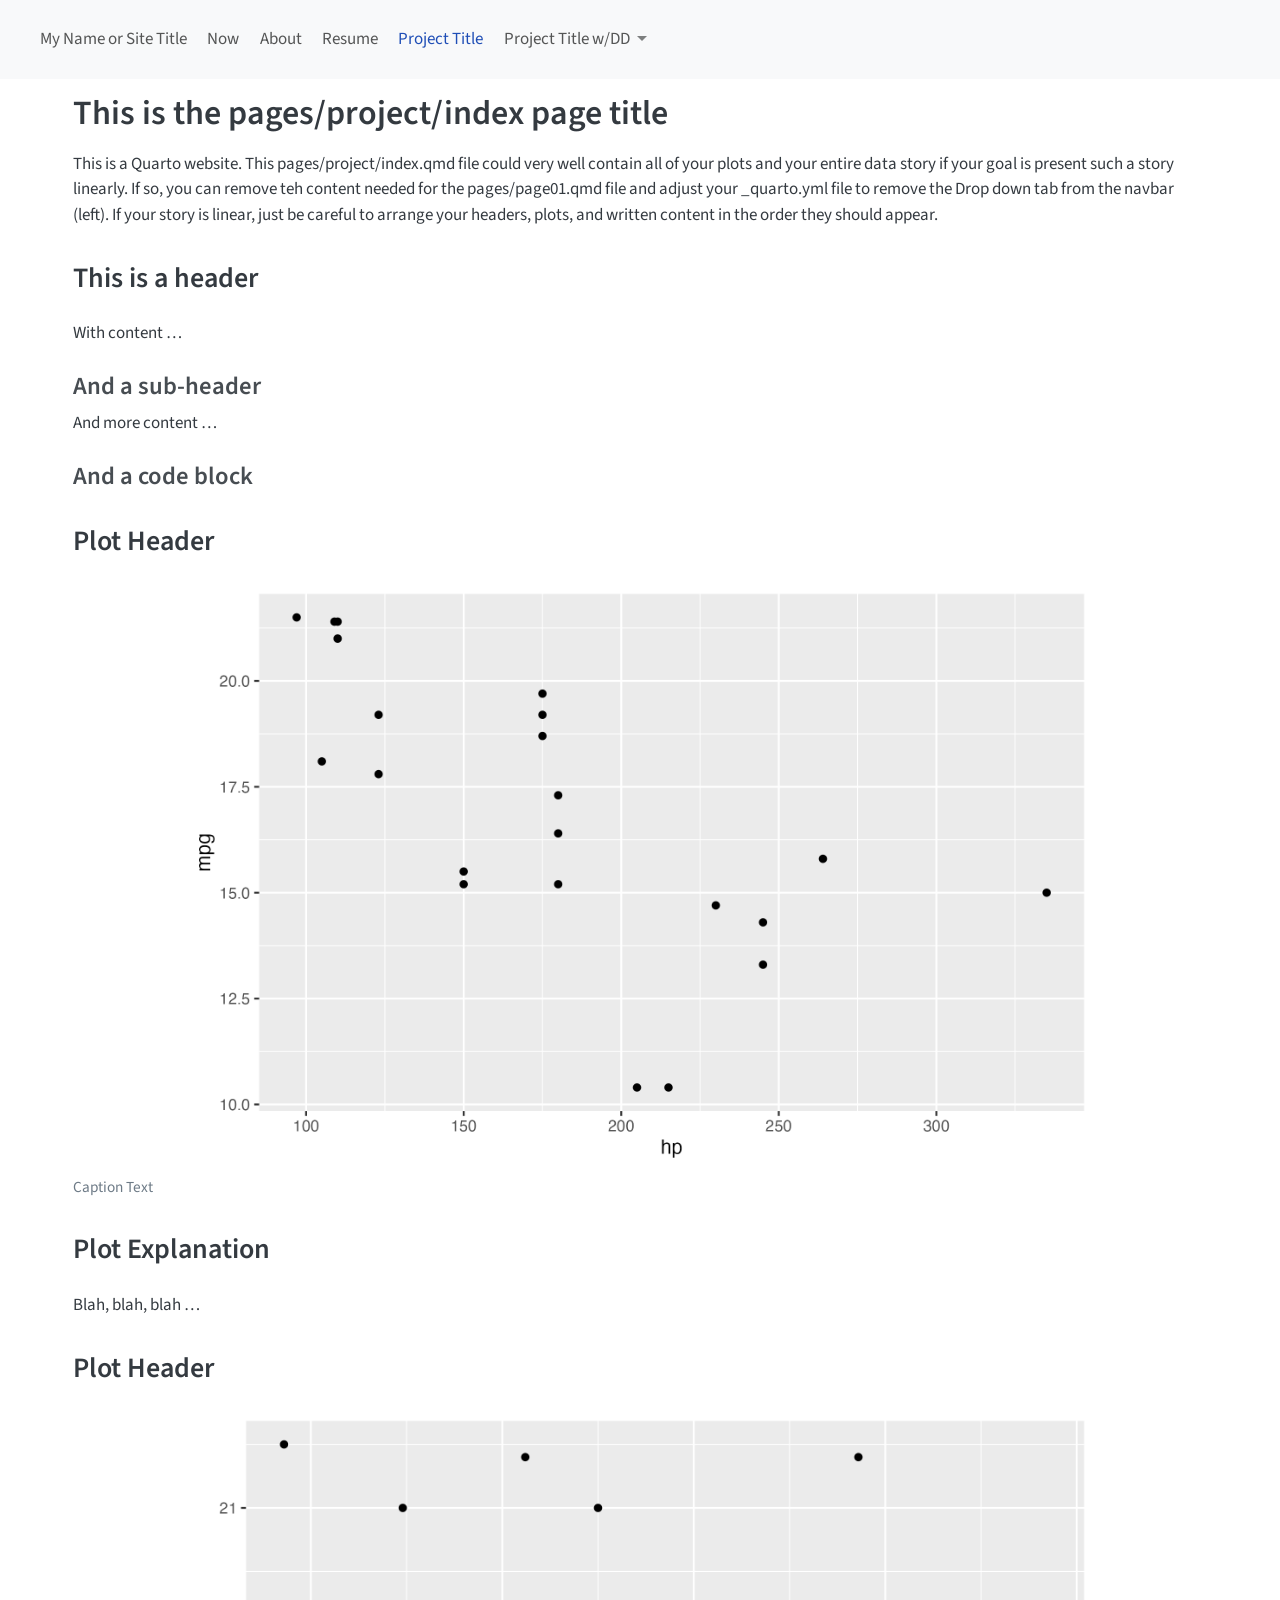
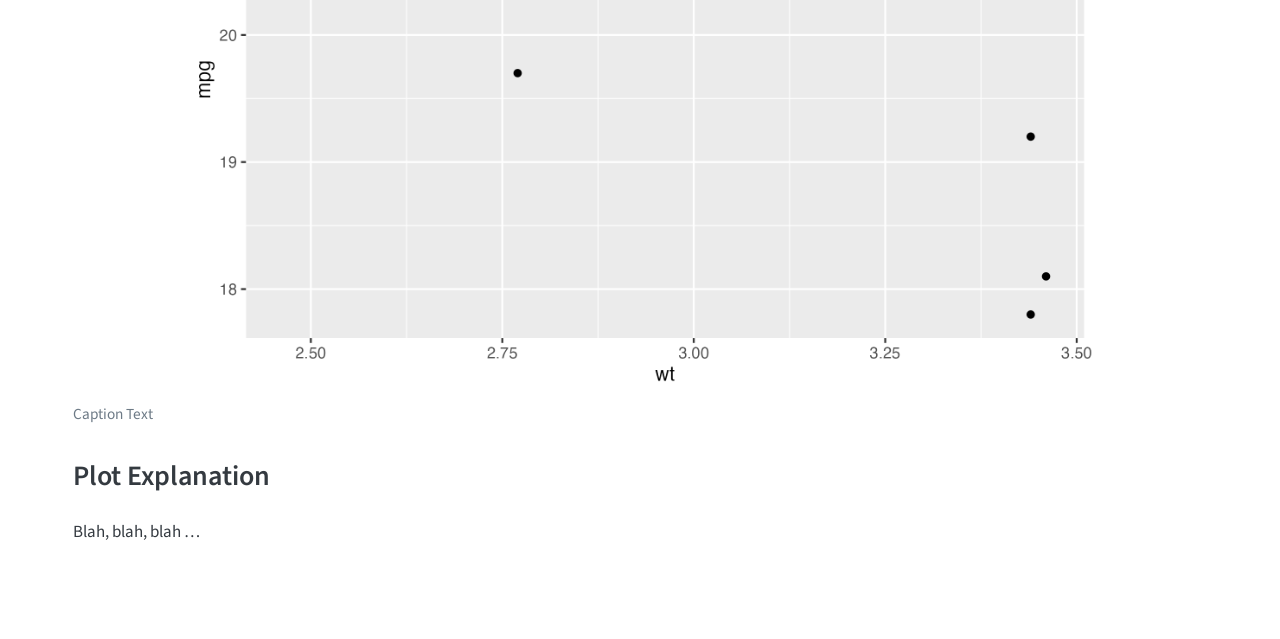
==== docs/pages/project/index.html @ c4aeb4fb "Add Scorecard pull and cleaning scripts" ====
<!DOCTYPE html>
<html xmlns="http://www.w3.org/1999/xhtml" lang="en" xml:lang="en"><head>

<meta charset="utf-8">
<meta name="generator" content="quarto-1.9.38">

<meta name="viewport" content="width=device-width, initial-scale=1.0, user-scalable=yes">


<title>This is the pages/project/index page title</title>
<style>
/* Default styles provided by pandoc.
** See https://pandoc.org/MANUAL.html#variables-for-html for config info.
*/
code{white-space: pre-wrap;}
span.smallcaps{font-variant: small-caps;}
div.columns{display: flex; gap: min(4vw, 1.5em);}
div.column{flex: auto; overflow-x: auto;}
div.hanging-indent{margin-left: 1.5em; text-indent: -1.5em;}
ul.task-list{list-style: none;}
ul.task-list li input[type="checkbox"] {
  width: 0.8em;
  margin: 0 0.8em 0.2em -1em; /* quarto-specific, see https://github.com/quarto-dev/quarto-cli/issues/4556 */ 
  vertical-align: middle;
}
</style>


<script src="../../site_libs/quarto-nav/quarto-nav.js"></script>
<script src="../../site_libs/quarto-nav/headroom.min.js"></script>
<script src="../../site_libs/clipboard/clipboard.min.js"></script>
<script src="../../site_libs/quarto-search/autocomplete.umd.js"></script>
<script src="../../site_libs/quarto-search/fuse.min.js"></script>
<script src="../../site_libs/quarto-search/quarto-search.js"></script>
<meta name="quarto:offset" content="../../">
<script src="../../site_libs/quarto-html/quarto.js" type="module"></script>
<script src="../../site_libs/quarto-html/tabsets/tabsets.js" type="module"></script>
<script src="../../site_libs/quarto-html/popper.min.js"></script>
<script src="../../site_libs/quarto-html/tippy.umd.min.js"></script>
<script src="../../site_libs/quarto-html/anchor.min.js"></script>
<link href="../../site_libs/quarto-html/tippy.css" rel="stylesheet">
<link href="../../site_libs/quarto-html/quarto-syntax-highlighting-15634bcf2e68342d4ad2dfa704d543f6.css" rel="stylesheet" id="quarto-text-highlighting-styles">
<script src="../../site_libs/bootstrap/bootstrap.min.js"></script>
<link href="../../site_libs/bootstrap/bootstrap-icons.css" rel="stylesheet">
<link href="../../site_libs/bootstrap/bootstrap-1eef4d9d98f063e6f10a0853f97cbca5.min.css" rel="stylesheet" append-hash="true" id="quarto-bootstrap" data-mode="light">
<script id="quarto-search-options" type="application/json">{
  "location": "navbar",
  "copy-button": false,
  "collapse-after": 3,
  "panel-placement": "end",
  "type": "overlay",
  "limit": 50,
  "keyboard-shortcut": [
    "f",
    "/",
    "s"
  ],
  "show-item-context": false,
  "language": {
    "search-no-results-text": "No results",
    "search-matching-documents-text": "matching documents",
    "search-copy-link-title": "Copy link to search",
    "search-hide-matches-text": "Hide additional matches",
    "search-more-match-text": "more match in this document",
    "search-more-matches-text": "more matches in this document",
    "search-clear-button-title": "Clear",
    "search-text-placeholder": "",
    "search-detached-cancel-button-title": "Cancel",
    "search-submit-button-title": "Submit",
    "search-label": "Search"
  }
}</script>


</head>

<body class="nav-fixed quarto-light">

<div id="quarto-search-results"></div>
  <header id="quarto-header" class="headroom fixed-top">
    <nav class="navbar navbar-expand-lg " data-bs-theme="dark">
      <div class="navbar-container container-fluid">
            <div id="quarto-search" class="" title="Search"></div>
          <button class="navbar-toggler" type="button" data-bs-toggle="collapse" data-bs-target="#navbarCollapse" aria-controls="navbarCollapse" role="menu" aria-expanded="false" aria-label="Toggle navigation" onclick="if (window.quartoToggleHeadroom) { window.quartoToggleHeadroom(); }">
  <span class="navbar-toggler-icon"></span>
</button>
          <div class="collapse navbar-collapse" id="navbarCollapse">
            <ul class="navbar-nav navbar-nav-scroll me-auto">
  <li class="nav-item">
    <a class="nav-link" href="../../index.html"> 
<span class="menu-text">My Name or Site Title</span></a>
  </li>  
  <li class="nav-item">
    <a class="nav-link" href="../../now.html"> 
<span class="menu-text">Now</span></a>
  </li>  
  <li class="nav-item">
    <a class="nav-link" href="../../about.html"> 
<span class="menu-text">About</span></a>
  </li>  
  <li class="nav-item">
    <a class="nav-link" href="../../files/resume.pdf"> 
<span class="menu-text">Resume</span></a>
  </li>  
  <li class="nav-item">
    <a class="nav-link active" href="../../pages/project/index.html" aria-current="page"> 
<span class="menu-text">Project Title</span></a>
  </li>  
  <li class="nav-item dropdown ">
    <a class="nav-link dropdown-toggle" href="#" id="nav-menu-project-title-wdd" role="link" data-bs-toggle="dropdown" aria-expanded="false">
 <span class="menu-text">Project Title w/DD</span>
    </a>
    <ul class="dropdown-menu" aria-labelledby="nav-menu-project-title-wdd">    
        <li>
    <a class="dropdown-item" href="../../pages/project/page01.html">
 <span class="dropdown-text">This is the pages/project/page01.qmd title</span></a>
  </li>  
    </ul>
  </li>
</ul>
            <ul class="navbar-nav navbar-nav-scroll ms-auto">
  <li class="nav-item compact">
    <a class="nav-link" href="https://mygithub.com/"> <i class="bi bi-github" role="img">
</i> 
<span class="menu-text"></span></a>
  </li>  
  <li class="nav-item compact">
    <a class="nav-link" href="https://www.linkedin.com/school/claremont-mckenna-college/posts/?feedView=all"> <i class="bi bi-linkedin" role="img">
</i> 
<span class="menu-text"></span></a>
  </li>  
  <li class="nav-item compact">
    <a class="nav-link" href="https://x.com/CMCnews"> <i class="bi bi-twitter-x" role="img">
</i> 
<span class="menu-text"></span></a>
  </li>  
  <li class="nav-item compact">
    <a class="nav-link" href="https://bsky.app/profile/cmc.edu"> <i class="bi bi-bluesky" role="img">
</i> 
<span class="menu-text"></span></a>
  </li>  
</ul>
          </div> <!-- /navcollapse -->
            <div class="quarto-navbar-tools">
</div>
      </div> <!-- /container-fluid -->
    </nav>
</header>
<!-- content -->
<div id="quarto-content" class="quarto-container page-columns page-rows-contents page-layout-full page-navbar">
<!-- sidebar -->
<!-- margin-sidebar -->
    
<!-- main -->
<main class="content column-page" id="quarto-document-content">

<header id="title-block-header" class="quarto-title-block default">
<div class="quarto-title">
<h1 class="title">This is the pages/project/index page title</h1>
</div>



<div class="quarto-title-meta column-page">

    
  
    
  </div>
  


</header>


<p>This is a Quarto website. This pages/project/index.qmd file could very well contain all of your plots and your entire data story if your goal is present such a story linearly. If so, you can remove teh content needed for the pages/page01.qmd file and adjust your _quarto.yml file to remove the Drop down tab from the navbar (left). If your story is linear, just be careful to arrange your headers, plots, and written content in the order they should appear.</p>
<section id="this-is-a-header" class="level2">
<h2 class="anchored" data-anchor-id="this-is-a-header">This is a header</h2>
<p>With content …</p>
<section id="and-a-sub-header" class="level3">
<h3 class="anchored" data-anchor-id="and-a-sub-header">And a sub-header</h3>
<p>And more content …</p>
</section>
<section id="and-a-code-block" class="level3">
<h3 class="anchored" data-anchor-id="and-a-code-block">And a code block</h3>
</section>
</section>
<section id="plot-header" class="level2">
<h2 class="anchored" data-anchor-id="plot-header">Plot Header</h2>
<div class="quarto-figure quarto-figure-center">
<figure class="figure">
<p><img src="../../pages/project/figs/mpg-by-hp.png" class="img-fluid figure-img" style="width:80.0%" alt="This is alt-text for describing the plot for screen readers ..."></p>
<figcaption>Caption Text</figcaption>
</figure>
</div>
</section>
<section id="plot-explanation" class="level2">
<h2 class="anchored" data-anchor-id="plot-explanation">Plot Explanation</h2>
<p>Blah, blah, blah …</p>
<!-- SAVE PLOT AS PNG -->
</section>
<section id="plot-header-1" class="level2">
<h2 class="anchored" data-anchor-id="plot-header-1">Plot Header</h2>
<div class="quarto-figure quarto-figure-center">
<figure class="figure">
<p><img src="../../pages/project/figs/mpg-by-wt-for-cyl.png" class="img-fluid figure-img" style="width:80.0%" alt="This is alt-text for describing the plot for screen readers ..."></p>
<figcaption>Caption Text</figcaption>
</figure>
</div>
</section>
<section id="plot-explanation-1" class="level2">
<h2 class="anchored" data-anchor-id="plot-explanation-1">Plot Explanation</h2>
<p>Blah, blah, blah …</p>


</section>

</main> <!-- /main -->
<script id="quarto-html-after-body" type="application/javascript">
  window.document.addEventListener("DOMContentLoaded", function (event) {
    const icon = "";
    const anchorJS = new window.AnchorJS();
    anchorJS.options = {
      placement: 'right',
      icon: icon
    };
    anchorJS.add('.anchored');
    const isCodeAnnotation = (el) => {
      for (const clz of el.classList) {
        if (clz.startsWith('code-annotation-')) {                     
          return true;
        }
      }
      return false;
    }
    const onCopySuccess = function(e) {
      // button target
      const button = e.trigger;
      // don't keep focus
      button.blur();
      // flash "checked"
      button.classList.add('code-copy-button-checked');
      var currentTitle = button.getAttribute("title");
      button.setAttribute("title", "Copied!");
      let tooltip;
      if (window.bootstrap) {
        button.setAttribute("data-bs-toggle", "tooltip");
        button.setAttribute("data-bs-placement", "left");
        button.setAttribute("data-bs-title", "Copied!");
        tooltip = new bootstrap.Tooltip(button, 
          { trigger: "manual", 
            customClass: "code-copy-button-tooltip",
            offset: [0, -8]});
        tooltip.show();    
      }
      setTimeout(function() {
        if (tooltip) {
          tooltip.hide();
          button.removeAttribute("data-bs-title");
          button.removeAttribute("data-bs-toggle");
          button.removeAttribute("data-bs-placement");
        }
        button.setAttribute("title", currentTitle);
        button.classList.remove('code-copy-button-checked');
      }, 1000);
      // clear code selection
      e.clearSelection();
    }
    const getTextToCopy = function(trigger) {
      const outerScaffold = trigger.parentElement.cloneNode(true);
      const codeEl = outerScaffold.querySelector('code');
      for (const childEl of codeEl.children) {
        if (isCodeAnnotation(childEl)) {
          childEl.remove();
        }
      }
      return codeEl.innerText;
    }
    const clipboard = new window.ClipboardJS('.code-copy-button:not([data-in-quarto-modal])', {
      text: getTextToCopy
    });
    clipboard.on('success', onCopySuccess);
    if (window.document.getElementById('quarto-embedded-source-code-modal')) {
      const clipboardModal = new window.ClipboardJS('.code-copy-button[data-in-quarto-modal]', {
        text: getTextToCopy,
        container: window.document.getElementById('quarto-embedded-source-code-modal')
      });
      clipboardModal.on('success', onCopySuccess);
    }
      var localhostRegex = new RegExp(/^(?:http|https):\/\/localhost\:?[0-9]*\//);
      var mailtoRegex = new RegExp(/^mailto:/);
        var filterRegex = new RegExp('/' + window.location.host + '/');
      var isInternal = (href) => {
          return filterRegex.test(href) || localhostRegex.test(href) || mailtoRegex.test(href);
      }
      // Inspect non-navigation links and adorn them if external
     var links = window.document.querySelectorAll('a[href]:not(.nav-link):not(.navbar-brand):not(.toc-action):not(.sidebar-link):not(.sidebar-item-toggle):not(.pagination-link):not(.no-external):not([aria-hidden]):not(.dropdown-item):not(.quarto-navigation-tool):not(.about-link)');
      for (var i=0; i<links.length; i++) {
        const link = links[i];
        if (!isInternal(link.href)) {
          // undo the damage that might have been done by quarto-nav.js in the case of
          // links that we want to consider external
          if (link.dataset.originalHref !== undefined) {
            link.href = link.dataset.originalHref;
          }
        }
      }
    function tippyHover(el, contentFn, onTriggerFn, onUntriggerFn) {
      const config = {
        allowHTML: true,
        maxWidth: 500,
        delay: 100,
        arrow: false,
        appendTo: function(el) {
            return el.parentElement;
        },
        interactive: true,
        interactiveBorder: 10,
        theme: 'quarto',
        placement: 'bottom-start',
      };
      if (contentFn) {
        config.content = contentFn;
      }
      if (onTriggerFn) {
        config.onTrigger = onTriggerFn;
      }
      if (onUntriggerFn) {
        config.onUntrigger = onUntriggerFn;
      }
      window.tippy(el, config); 
    }
    const noterefs = window.document.querySelectorAll('a[role="doc-noteref"]');
    for (var i=0; i<noterefs.length; i++) {
      const ref = noterefs[i];
      tippyHover(ref, function() {
        // use id or data attribute instead here
        let href = ref.getAttribute('data-footnote-href') || ref.getAttribute('href');
        try { href = new URL(href).hash; } catch {}
        const id = href.replace(/^#\/?/, "");
        const note = window.document.getElementById(id);
        if (note) {
          return note.innerHTML;
        } else {
          return "";
        }
      });
    }
    const xrefs = window.document.querySelectorAll('a.quarto-xref');
    const processXRef = (id, note) => {
      // Strip column container classes
      const stripColumnClz = (el) => {
        el.classList.remove("page-full", "page-columns");
        if (el.children) {
          for (const child of el.children) {
            stripColumnClz(child);
          }
        }
      }
      stripColumnClz(note)
      if (id === null || id.startsWith('sec-')) {
        // Special case sections, only their first couple elements
        const container = document.createElement("div");
        if (note.children && note.children.length > 2) {
          container.appendChild(note.children[0].cloneNode(true));
          for (let i = 1; i < note.children.length; i++) {
            const child = note.children[i];
            if (child.tagName === "P" && child.innerText === "") {
              continue;
            } else {
              container.appendChild(child.cloneNode(true));
              break;
            }
          }
          if (window.Quarto?.typesetMath) {
            window.Quarto.typesetMath(container);
          }
          return container.innerHTML
        } else {
          if (window.Quarto?.typesetMath) {
            window.Quarto.typesetMath(note);
          }
          return note.innerHTML;
        }
      } else {
        // Remove any anchor links if they are present
        const anchorLink = note.querySelector('a.anchorjs-link');
        if (anchorLink) {
          anchorLink.remove();
        }
        if (window.Quarto?.typesetMath) {
          window.Quarto.typesetMath(note);
        }
        if (note.classList.contains("callout")) {
          return note.outerHTML;
        } else {
          return note.innerHTML;
        }
      }
    }
    for (var i=0; i<xrefs.length; i++) {
      const xref = xrefs[i];
      tippyHover(xref, undefined, function(instance) {
        instance.disable();
        let url = xref.getAttribute('href');
        let hash = undefined; 
        if (url.startsWith('#')) {
          hash = url;
        } else {
          try { hash = new URL(url).hash; } catch {}
        }
        if (hash) {
          const id = hash.replace(/^#\/?/, "");
          const note = window.document.getElementById(id);
          if (note !== null) {
            try {
              const html = processXRef(id, note.cloneNode(true));
              instance.setContent(html);
            } finally {
              instance.enable();
              instance.show();
            }
          } else {
            // See if we can fetch this
            fetch(url.split('#')[0])
            .then(res => res.text())
            .then(html => {
              const parser = new DOMParser();
              const htmlDoc = parser.parseFromString(html, "text/html");
              const note = htmlDoc.getElementById(id);
              if (note !== null) {
                const html = processXRef(id, note);
                instance.setContent(html);
              } 
            }).finally(() => {
              instance.enable();
              instance.show();
            });
          }
        } else {
          // See if we can fetch a full url (with no hash to target)
          // This is a special case and we should probably do some content thinning / targeting
          fetch(url)
          .then(res => res.text())
          .then(html => {
            const parser = new DOMParser();
            const htmlDoc = parser.parseFromString(html, "text/html");
            const note = htmlDoc.querySelector('main.content');
            if (note !== null) {
              // This should only happen for chapter cross references
              // (since there is no id in the URL)
              // remove the first header
              if (note.children.length > 0 && note.children[0].tagName === "HEADER") {
                note.children[0].remove();
              }
              const html = processXRef(null, note);
              instance.setContent(html);
            } 
          }).finally(() => {
            instance.enable();
            instance.show();
          });
        }
      }, function(instance) {
      });
    }
        let selectedAnnoteEl;
        const selectorForAnnotation = ( cell, annotation) => {
          let cellAttr = 'data-code-cell="' + cell + '"';
          let lineAttr = 'data-code-annotation="' +  annotation + '"';
          const selector = 'span[' + cellAttr + '][' + lineAttr + ']';
          return selector;
        }
        const selectCodeLines = (annoteEl) => {
          const doc = window.document;
          const targetCell = annoteEl.getAttribute("data-target-cell");
          const targetAnnotation = annoteEl.getAttribute("data-target-annotation");
          const annoteSpan = window.document.querySelector(selectorForAnnotation(targetCell, targetAnnotation));
          const lines = annoteSpan.getAttribute("data-code-lines").split(",");
          const lineIds = lines.map((line) => {
            return targetCell + "-" + line;
          })
          let top = null;
          let height = null;
          let parent = null;
          if (lineIds.length > 0) {
              //compute the position of the single el (top and bottom and make a div)
              const el = window.document.getElementById(lineIds[0]);
              top = el.offsetTop;
              height = el.offsetHeight;
              parent = el.parentElement.parentElement;
            if (lineIds.length > 1) {
              const lastEl = window.document.getElementById(lineIds[lineIds.length - 1]);
              const bottom = lastEl.offsetTop + lastEl.offsetHeight;
              height = bottom - top;
            }
            if (top !== null && height !== null && parent !== null) {
              // cook up a div (if necessary) and position it 
              let div = window.document.getElementById("code-annotation-line-highlight");
              if (div === null) {
                div = window.document.createElement("div");
                div.setAttribute("id", "code-annotation-line-highlight");
                div.style.position = 'absolute';
                parent.appendChild(div);
              }
              div.style.top = top - 2 + "px";
              div.style.height = height + 4 + "px";
              div.style.left = 0;
              let gutterDiv = window.document.getElementById("code-annotation-line-highlight-gutter");
              if (gutterDiv === null) {
                gutterDiv = window.document.createElement("div");
                gutterDiv.setAttribute("id", "code-annotation-line-highlight-gutter");
                gutterDiv.style.position = 'absolute';
                const codeCell = window.document.getElementById(targetCell);
                const gutter = codeCell.querySelector('.code-annotation-gutter');
                gutter.appendChild(gutterDiv);
              }
              gutterDiv.style.top = top - 2 + "px";
              gutterDiv.style.height = height + 4 + "px";
            }
            selectedAnnoteEl = annoteEl;
          }
        };
        const unselectCodeLines = () => {
          const elementsIds = ["code-annotation-line-highlight", "code-annotation-line-highlight-gutter"];
          elementsIds.forEach((elId) => {
            const div = window.document.getElementById(elId);
            if (div) {
              div.remove();
            }
          });
          selectedAnnoteEl = undefined;
        };
          // Handle positioning of the toggle
      window.addEventListener(
        "resize",
        throttle(() => {
          elRect = undefined;
          if (selectedAnnoteEl) {
            selectCodeLines(selectedAnnoteEl);
          }
        }, 10)
      );
      function throttle(fn, ms) {
      let throttle = false;
      let timer;
        return (...args) => {
          if(!throttle) { // first call gets through
              fn.apply(this, args);
              throttle = true;
          } else { // all the others get throttled
              if(timer) clearTimeout(timer); // cancel #2
              timer = setTimeout(() => {
                fn.apply(this, args);
                timer = throttle = false;
              }, ms);
          }
        };
      }
        // Attach click handler to the DT
        const annoteDls = window.document.querySelectorAll('dt[data-target-cell]');
        for (const annoteDlNode of annoteDls) {
          annoteDlNode.addEventListener('click', (event) => {
            const clickedEl = event.target;
            if (clickedEl !== selectedAnnoteEl) {
              unselectCodeLines();
              const activeEl = window.document.querySelector('dt[data-target-cell].code-annotation-active');
              if (activeEl) {
                activeEl.classList.remove('code-annotation-active');
              }
              selectCodeLines(clickedEl);
              clickedEl.classList.add('code-annotation-active');
            } else {
              // Unselect the line
              unselectCodeLines();
              clickedEl.classList.remove('code-annotation-active');
            }
          });
        }
    const findCites = (el) => {
      const parentEl = el.parentElement;
      if (parentEl) {
        const cites = parentEl.dataset.cites;
        if (cites) {
          return {
            el,
            cites: cites.split(' ')
          };
        } else {
          return findCites(el.parentElement)
        }
      } else {
        return undefined;
      }
    };
    var bibliorefs = window.document.querySelectorAll('a[role="doc-biblioref"]');
    for (var i=0; i<bibliorefs.length; i++) {
      const ref = bibliorefs[i];
      const citeInfo = findCites(ref);
      if (citeInfo) {
        tippyHover(citeInfo.el, function() {
          var popup = window.document.createElement('div');
          citeInfo.cites.forEach(function(cite) {
            var citeDiv = window.document.createElement('div');
            citeDiv.classList.add('hanging-indent');
            citeDiv.classList.add('csl-entry');
            var biblioDiv = window.document.getElementById('ref-' + cite);
            if (biblioDiv) {
              citeDiv.innerHTML = biblioDiv.innerHTML;
            }
            popup.appendChild(citeDiv);
          });
          return popup.innerHTML;
        });
      }
    }
  });
  </script>
</div> <!-- /content -->




</body></html>
---- docs/site_libs/quarto-html/quarto-syntax-highlighting-15634bcf2e68342d4ad2dfa704d543f6.css ----
/* quarto syntax highlight colors */
:root {
  --quarto-hl-ot-color: #003B4F;
  --quarto-hl-at-color: #657422;
  --quarto-hl-ss-color: #20794D;
  --quarto-hl-an-color: #5E5E5E;
  --quarto-hl-fu-color: #4758AB;
  --quarto-hl-st-color: #20794D;
  --quarto-hl-cf-color: #003B4F;
  --quarto-hl-op-color: #5E5E5E;
  --quarto-hl-er-color: #AD0000;
  --quarto-hl-bn-color: #AD0000;
  --quarto-hl-al-color: #AD0000;
  --quarto-hl-va-color: #111111;
  --quarto-hl-bu-color: inherit;
  --quarto-hl-ex-color: inherit;
  --quarto-hl-pp-color: #AD0000;
  --quarto-hl-in-color: #5E5E5E;
  --quarto-hl-vs-color: #20794D;
  --quarto-hl-wa-color: #5E5E5E;
  --quarto-hl-do-color: #5E5E5E;
  --quarto-hl-im-color: #00769E;
  --quarto-hl-ch-color: #20794D;
  --quarto-hl-dt-color: #AD0000;
  --quarto-hl-fl-color: #AD0000;
  --quarto-hl-co-color: #5E5E5E;
  --quarto-hl-cv-color: #5E5E5E;
  --quarto-hl-cn-color: #8f5902;
  --quarto-hl-sc-color: #5E5E5E;
  --quarto-hl-dv-color: #AD0000;
  --quarto-hl-kw-color: #003B4F;
}

/* other quarto variables */
:root {
  --quarto-font-monospace: SFMono-Regular, Menlo, Monaco, Consolas, "Liberation Mono", "Courier New", monospace;
}

/* syntax highlight based on Pandoc's rules */
pre > code.sourceCode > span {
  color: #003B4F;
}

code.sourceCode > span {
  color: #003B4F;
}

div.sourceCode,
div.sourceCode pre.sourceCode {
  color: #003B4F;
}

/* Normal */
code span {
  color: #003B4F;
}

/* Alert */
code span.al {
  color: #AD0000;
  font-style: inherit;
}

/* Annotation */
code span.an {
  color: #5E5E5E;
  font-style: inherit;
}

/* Attribute */
code span.at {
  color: #657422;
  font-style: inherit;
}

/* BaseN */
code span.bn {
  color: #AD0000;
  font-style: inherit;
}

/* BuiltIn */
code span.bu {
  font-style: inherit;
}

/* ControlFlow */
code span.cf {
  color: #003B4F;
  font-weight: bold;
  font-style: inherit;
}

/* Char */
code span.ch {
  color: #20794D;
  font-style: inherit;
}

/* Constant */
code span.cn {
  color: #8f5902;
  font-style: inherit;
}

/* Comment */
code span.co {
  color: #5E5E5E;
  font-style: inherit;
}

/* CommentVar */
code span.cv {
  color: #5E5E5E;
  font-style: italic;
}

/* Documentation */
code span.do {
  color: #5E5E5E;
  font-style: italic;
}

/* DataType */
code span.dt {
  color: #AD0000;
  font-style: inherit;
}

/* DecVal */
code span.dv {
  color: #AD0000;
  font-style: inherit;
}

/* Error */
code span.er {
  color: #AD0000;
  font-style: inherit;
}

/* Extension */
code span.ex {
  font-style: inherit;
}

/* Float */
code span.fl {
  color: #AD0000;
  font-style: inherit;
}

/* Function */
code span.fu {
  color: #4758AB;
  font-style: inherit;
}

/* Import */
code span.im {
  color: #00769E;
  font-style: inherit;
}

/* Information */
code span.in {
  color: #5E5E5E;
  font-style: inherit;
}

/* Keyword */
code span.kw {
  color: #003B4F;
  font-weight: bold;
  font-style: inherit;
}

/* Operator */
code span.op {
  color: #5E5E5E;
  font-style: inherit;
}

/* Other */
code span.ot {
  color: #003B4F;
  font-style: inherit;
}

/* Preprocessor */
code span.pp {
  color: #AD0000;
  font-style: inherit;
}

/* SpecialChar */
code span.sc {
  color: #5E5E5E;
  font-style: inherit;
}

/* SpecialString */
code span.ss {
  color: #20794D;
  font-style: inherit;
}

/* String */
code span.st {
  color: #20794D;
  font-style: inherit;
}

/* Variable */
code span.va {
  color: #111111;
  font-style: inherit;
}

/* VerbatimString */
code span.vs {
  color: #20794D;
  font-style: inherit;
}

/* Warning */
code span.wa {
  color: #5E5E5E;
  font-style: italic;
}

.prevent-inlining {
  content: "</";
}

/*# sourceMappingURL=f23921c56f73e400b49028c9186a1aa0.css.map */
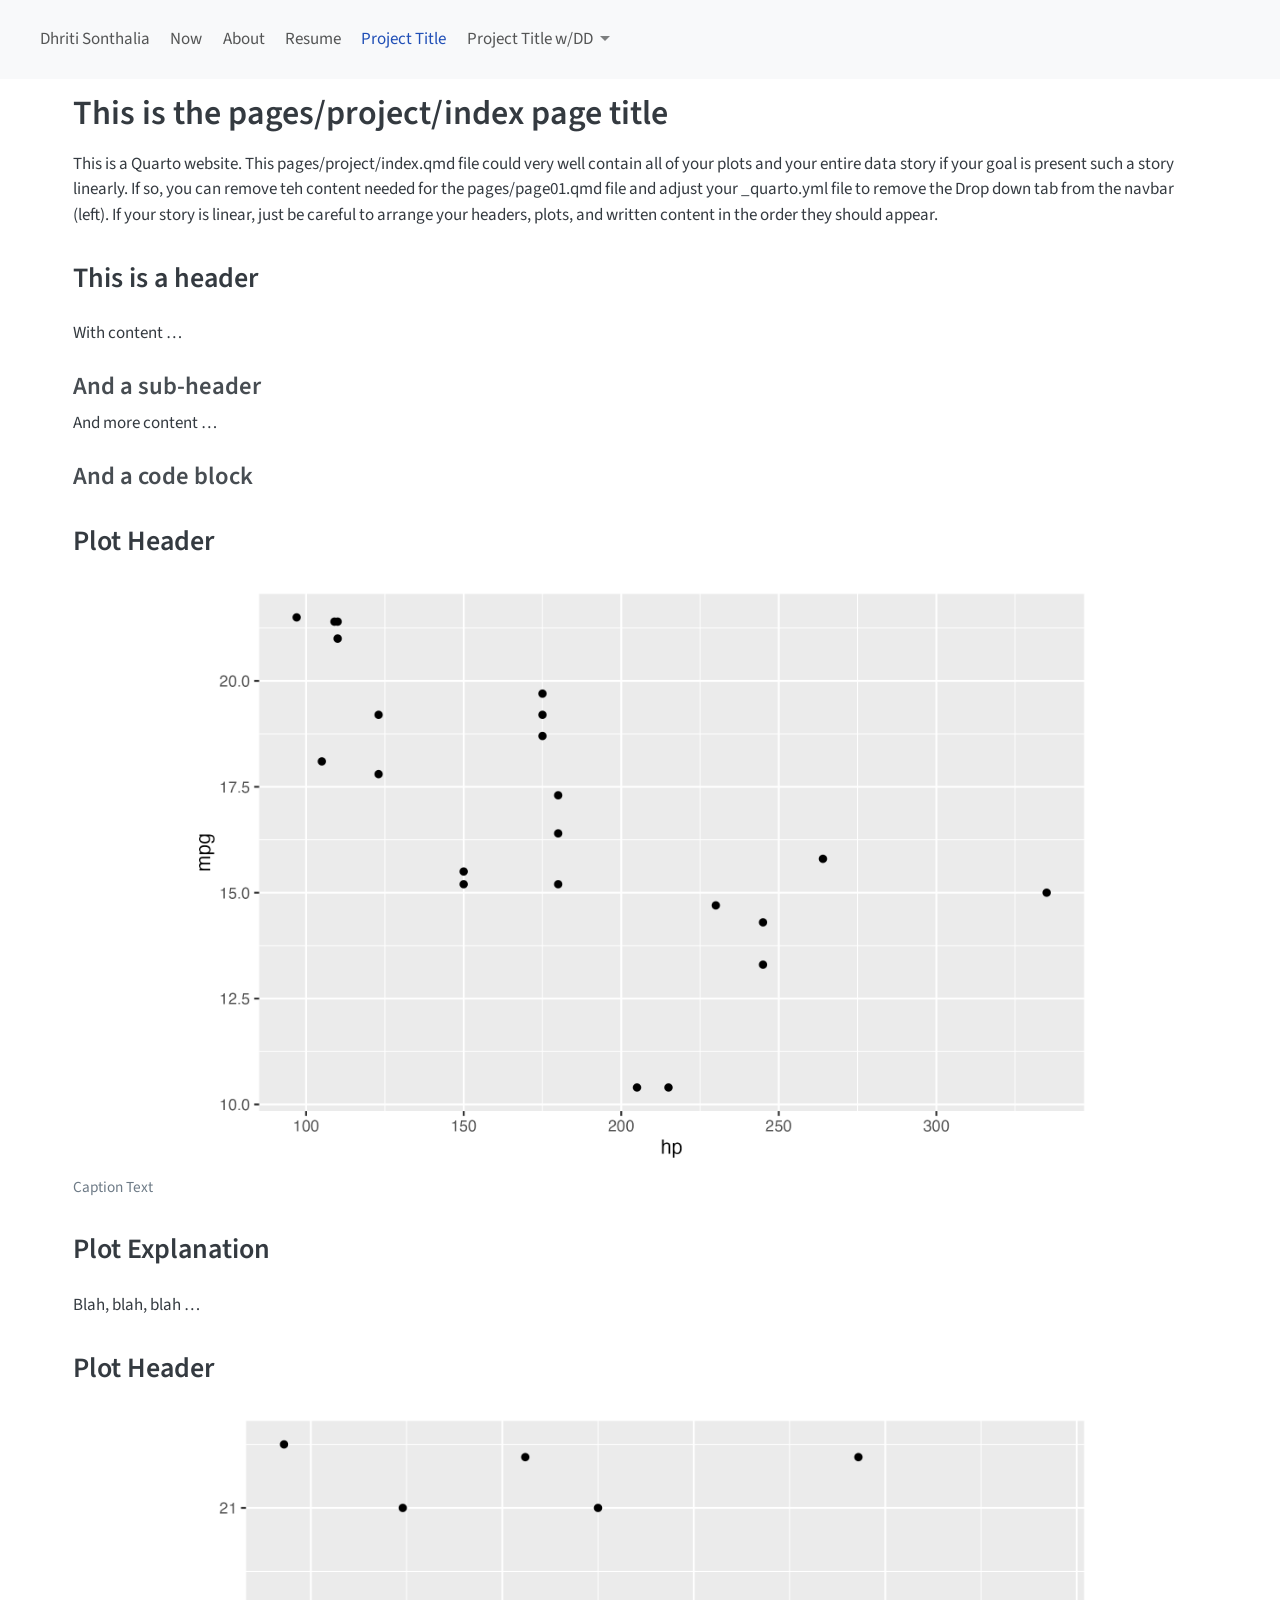
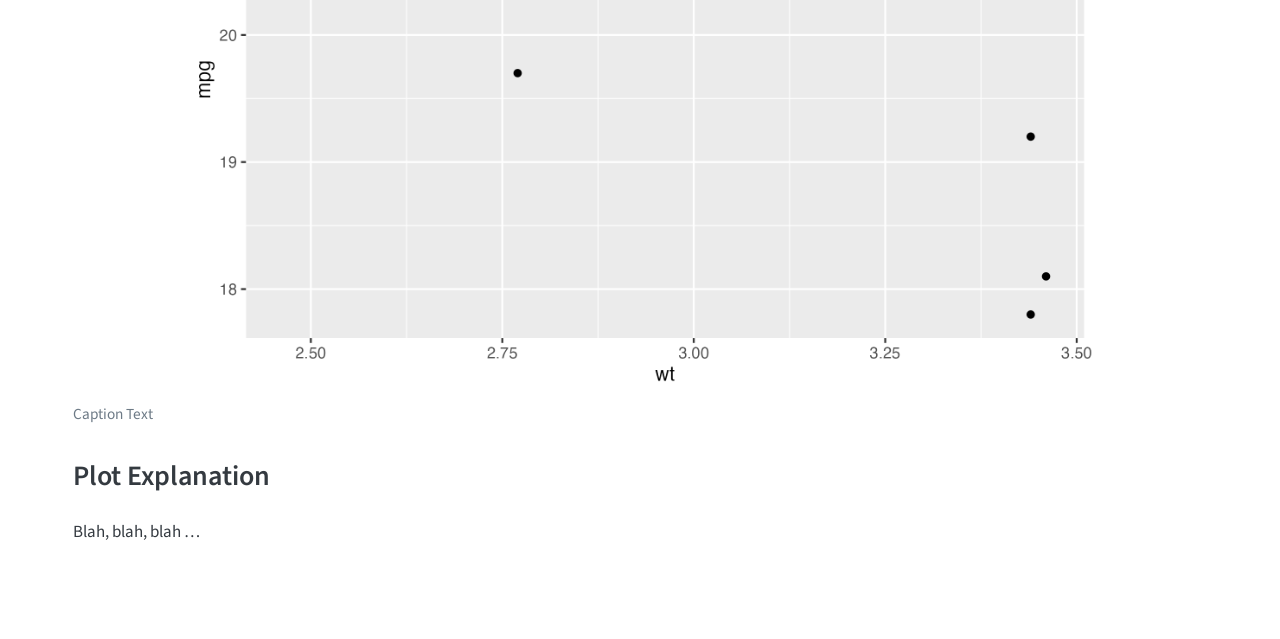
==== commit fe198aa0: "Custom bio page, update _quarto.yml" ====
--- a/docs/pages/project/index.html
+++ b/docs/pages/project/index.html
@@ -88,7 +88,7 @@
             <ul class="navbar-nav navbar-nav-scroll me-auto">
   <li class="nav-item">
     <a class="nav-link" href="../../index.html"> 
-<span class="menu-text">My Name or Site Title</span></a>
+<span class="menu-text">Dhriti Sonthalia</span></a>
   </li>  
   <li class="nav-item">
     <a class="nav-link" href="../../now.html"> 
@@ -120,22 +120,17 @@
 </ul>
             <ul class="navbar-nav navbar-nav-scroll ms-auto">
   <li class="nav-item compact">
-    <a class="nav-link" href="https://mygithub.com/"> <i class="bi bi-github" role="img">
+    <a class="nav-link" href="https://github.com/dsonthalia73"> <i class="bi bi-github" role="img">
 </i> 
 <span class="menu-text"></span></a>
   </li>  
   <li class="nav-item compact">
-    <a class="nav-link" href="https://www.linkedin.com/school/claremont-mckenna-college/posts/?feedView=all"> <i class="bi bi-linkedin" role="img">
+    <a class="nav-link" href="https://www.linkedin.com/in/dhritisonthalia/"> <i class="bi bi-linkedin" role="img">
 </i> 
 <span class="menu-text"></span></a>
   </li>  
   <li class="nav-item compact">
-    <a class="nav-link" href="https://x.com/CMCnews"> <i class="bi bi-twitter-x" role="img">
-</i> 
-<span class="menu-text"></span></a>
-  </li>  
-  <li class="nav-item compact">
-    <a class="nav-link" href="https://bsky.app/profile/cmc.edu"> <i class="bi bi-bluesky" role="img">
+    <a class="nav-link" href="mailto:dsonthalia73@cmc.edu"> <i class="bi bi-envelope" role="img">
 </i> 
 <span class="menu-text"></span></a>
   </li>  
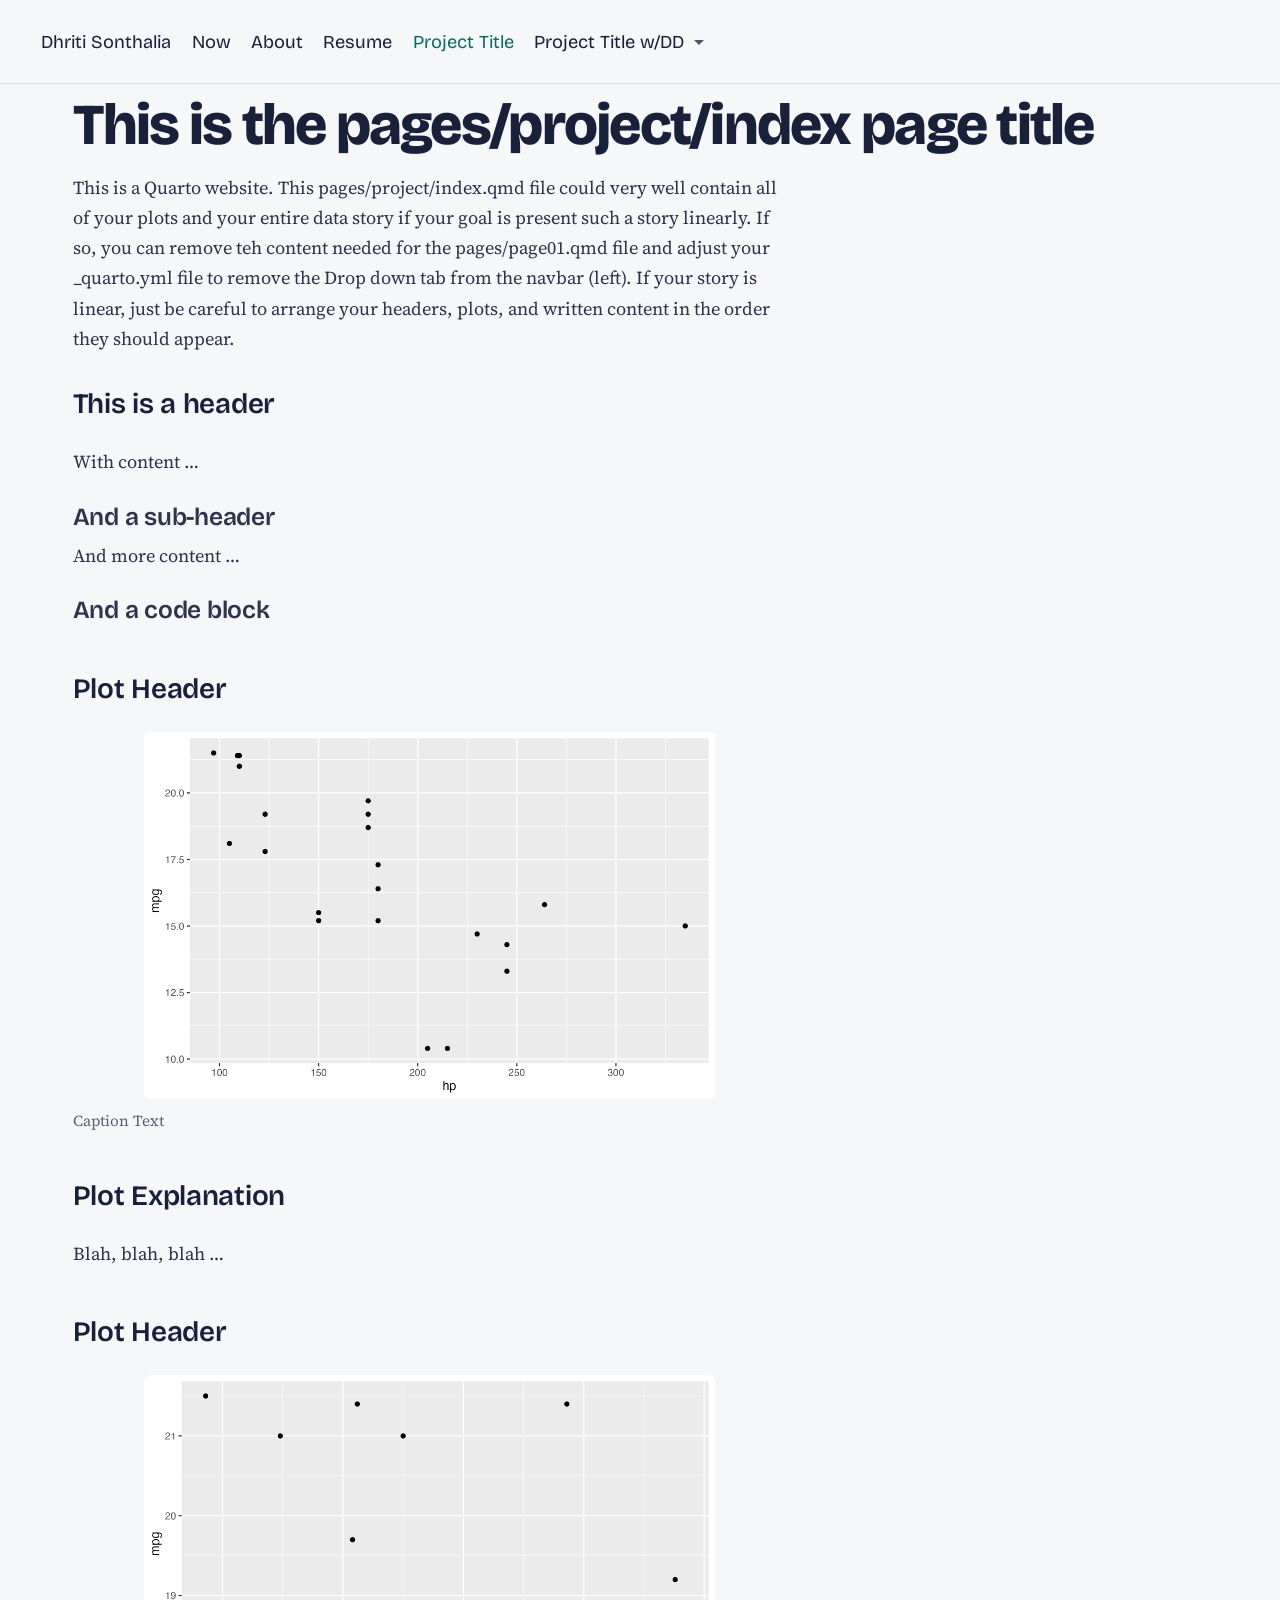
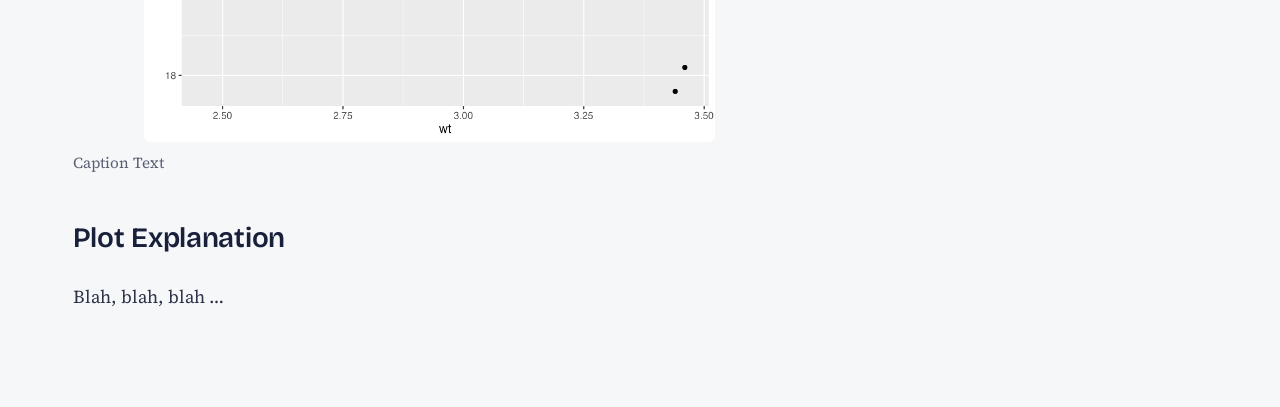
==== commit 3ce847ed: "Site-wide theme, ggplot theme, fix photo path" ====
--- a/docs/pages/project/index.html
+++ b/docs/pages/project/index.html
@@ -42,7 +42,7 @@
 <link href="../../site_libs/quarto-html/quarto-syntax-highlighting-15634bcf2e68342d4ad2dfa704d543f6.css" rel="stylesheet" id="quarto-text-highlighting-styles">
 <script src="../../site_libs/bootstrap/bootstrap.min.js"></script>
 <link href="../../site_libs/bootstrap/bootstrap-icons.css" rel="stylesheet">
-<link href="../../site_libs/bootstrap/bootstrap-1eef4d9d98f063e6f10a0853f97cbca5.min.css" rel="stylesheet" append-hash="true" id="quarto-bootstrap" data-mode="light">
+<link href="../../site_libs/bootstrap/bootstrap-566fa31a5fc7906992a6446897b86be0.min.css" rel="stylesheet" append-hash="true" id="quarto-bootstrap" data-mode="light">
 <script id="quarto-search-options" type="application/json">{
   "location": "navbar",
   "copy-button": false,
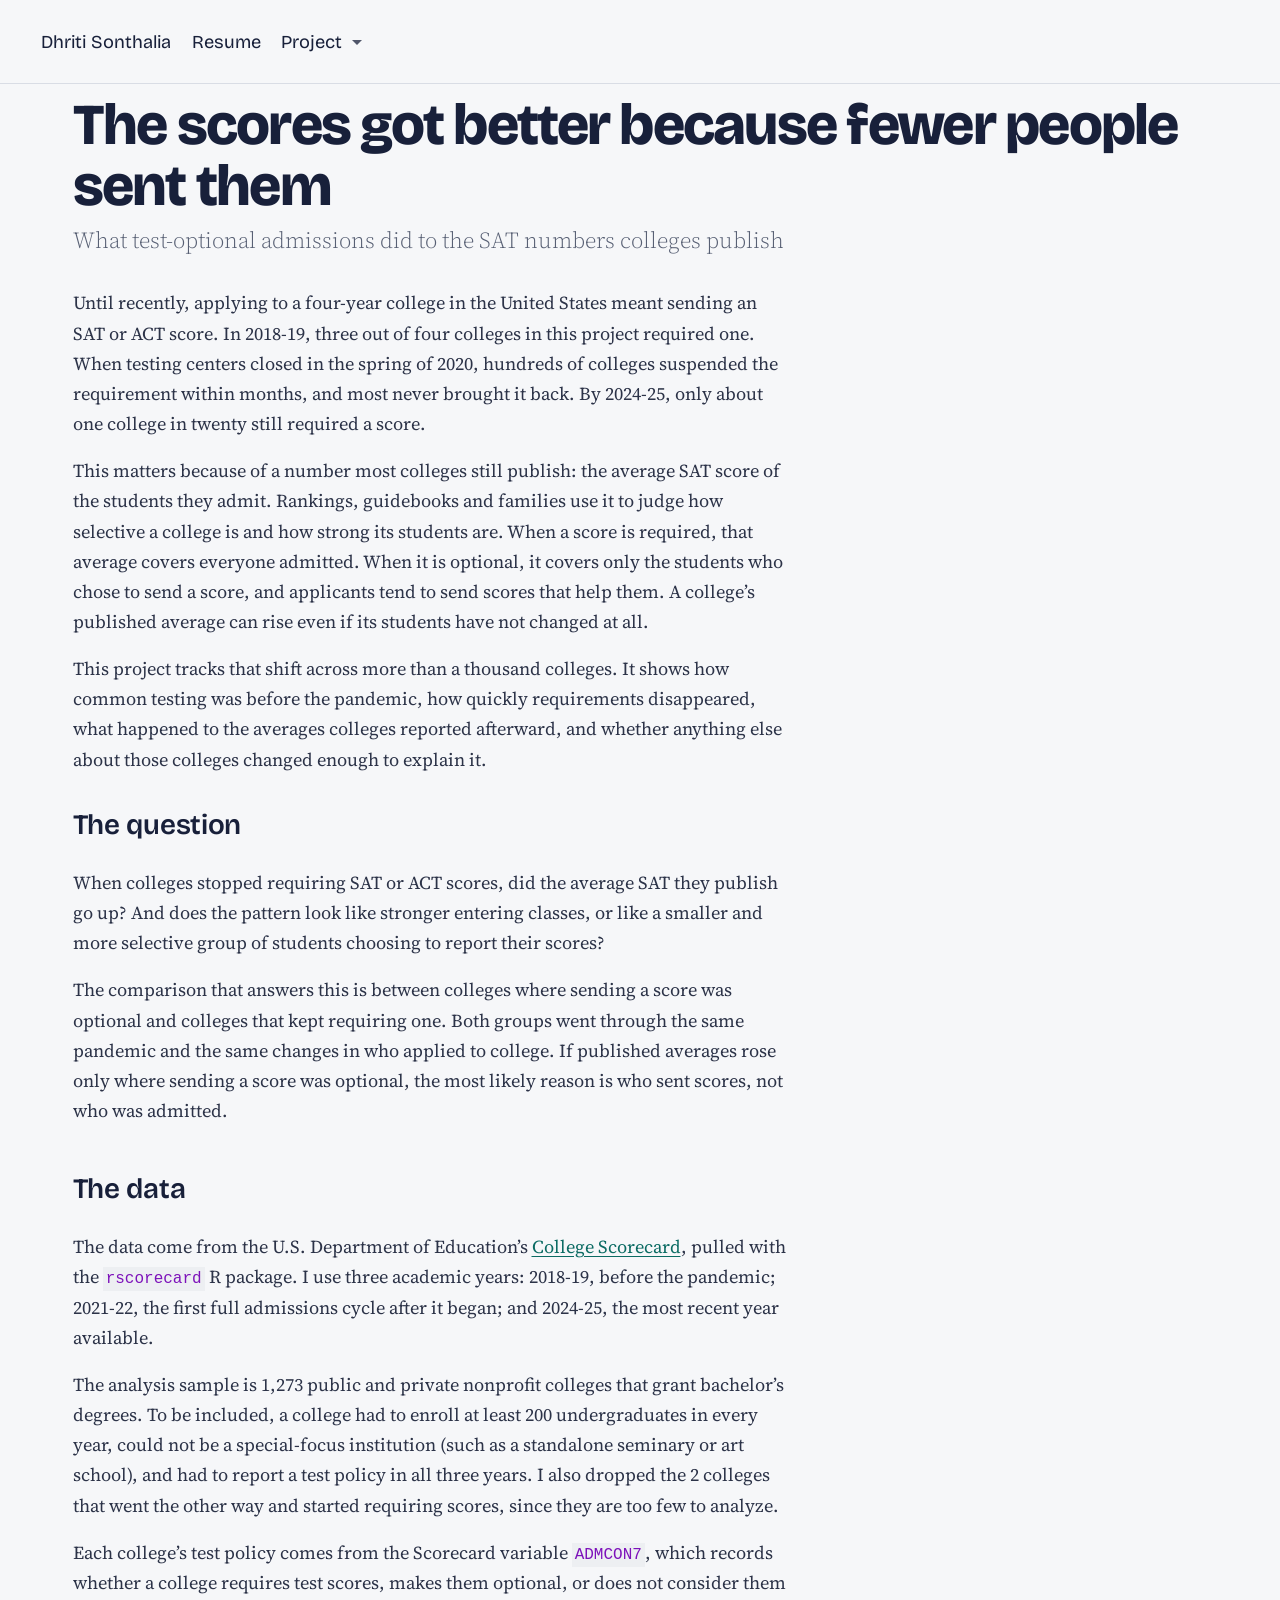
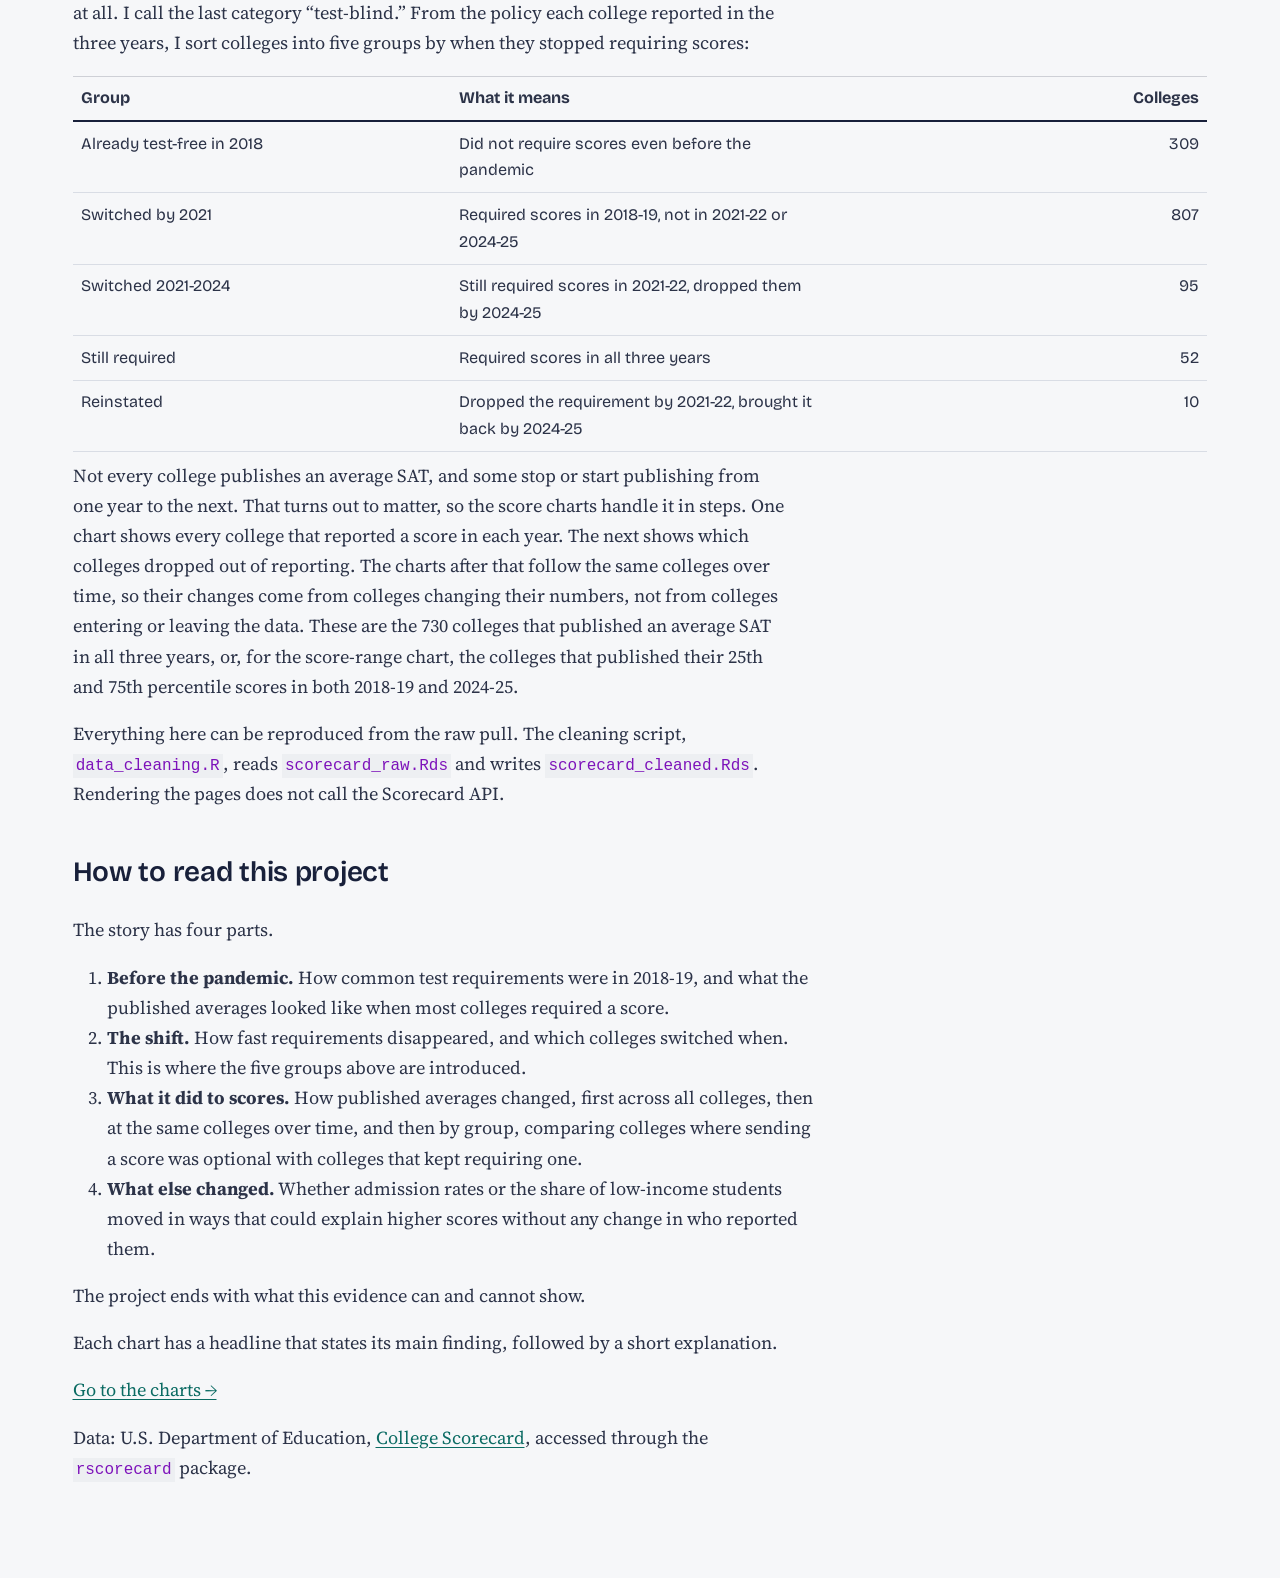
==== commit 0dab5729: "Add project introduction and text for charts 1-4" ====
--- a/docs/pages/project/index.html
+++ b/docs/pages/project/index.html
@@ -7,7 +7,7 @@
 <meta name="viewport" content="width=device-width, initial-scale=1.0, user-scalable=yes">
 
 
-<title>This is the pages/project/index page title</title>
+<title>The scores got better because fewer people sent them</title>
 <style>
 /* Default styles provided by pandoc.
 ** See https://pandoc.org/MANUAL.html#variables-for-html for config info.
@@ -91,29 +91,21 @@
 <span class="menu-text">Dhriti Sonthalia</span></a>
   </li>  
   <li class="nav-item">
-    <a class="nav-link" href="../../now.html"> 
-<span class="menu-text">Now</span></a>
-  </li>  
-  <li class="nav-item">
-    <a class="nav-link" href="../../about.html"> 
-<span class="menu-text">About</span></a>
-  </li>  
-  <li class="nav-item">
     <a class="nav-link" href="../../files/resume.pdf"> 
 <span class="menu-text">Resume</span></a>
   </li>  
-  <li class="nav-item">
-    <a class="nav-link active" href="../../pages/project/index.html" aria-current="page"> 
-<span class="menu-text">Project Title</span></a>
+  <li class="nav-item dropdown ">
+    <a class="nav-link dropdown-toggle" href="#" id="nav-menu-project" role="link" data-bs-toggle="dropdown" aria-expanded="false">
+ <span class="menu-text">Project</span>
+    </a>
+    <ul class="dropdown-menu" aria-labelledby="nav-menu-project">    
+        <li>
+    <a class="dropdown-item" href="../../pages/project/index.html">
+ <span class="dropdown-text">Introduction</span></a>
   </li>  
-  <li class="nav-item dropdown ">
-    <a class="nav-link dropdown-toggle" href="#" id="nav-menu-project-title-wdd" role="link" data-bs-toggle="dropdown" aria-expanded="false">
- <span class="menu-text">Project Title w/DD</span>
-    </a>
-    <ul class="dropdown-menu" aria-labelledby="nav-menu-project-title-wdd">    
         <li>
     <a class="dropdown-item" href="../../pages/project/page01.html">
- <span class="dropdown-text">This is the pages/project/page01.qmd title</span></a>
+ <span class="dropdown-text">The data story</span></a>
   </li>  
     </ul>
   </li>
@@ -151,7 +143,8 @@
 
 <header id="title-block-header" class="quarto-title-block default">
 <div class="quarto-title">
-<h1 class="title">This is the pages/project/index page title</h1>
+<h1 class="title">The scores got better because fewer people sent them</h1>
+<p class="subtitle lead">What test-optional admissions did to the SAT numbers colleges publish</p>
 </div>
 
 
@@ -168,44 +161,76 @@
 </header>
 
 
-<p>This is a Quarto website. This pages/project/index.qmd file could very well contain all of your plots and your entire data story if your goal is present such a story linearly. If so, you can remove teh content needed for the pages/page01.qmd file and adjust your _quarto.yml file to remove the Drop down tab from the navbar (left). If your story is linear, just be careful to arrange your headers, plots, and written content in the order they should appear.</p>
-<section id="this-is-a-header" class="level2">
-<h2 class="anchored" data-anchor-id="this-is-a-header">This is a header</h2>
-<p>With content …</p>
-<section id="and-a-sub-header" class="level3">
-<h3 class="anchored" data-anchor-id="and-a-sub-header">And a sub-header</h3>
-<p>And more content …</p>
+<p>Until recently, applying to a four-year college in the United States meant sending an SAT or ACT score. In 2018-19, three out of four colleges in this project required one. When testing centers closed in the spring of 2020, hundreds of colleges suspended the requirement within months, and most never brought it back. By 2024-25, only about one college in twenty still required a score.</p>
+<p>This matters because of a number most colleges still publish: the average SAT score of the students they admit. Rankings, guidebooks and families use it to judge how selective a college is and how strong its students are. When a score is required, that average covers everyone admitted. When it is optional, it covers only the students who chose to send a score, and applicants tend to send scores that help them. A college’s published average can rise even if its students have not changed at all.</p>
+<p>This project tracks that shift across more than a thousand colleges. It shows how common testing was before the pandemic, how quickly requirements disappeared, what happened to the averages colleges reported afterward, and whether anything else about those colleges changed enough to explain it.</p>
+<section id="the-question" class="level2">
+<h2 class="anchored" data-anchor-id="the-question">The question</h2>
+<p>When colleges stopped requiring SAT or ACT scores, did the average SAT they publish go up? And does the pattern look like stronger entering classes, or like a smaller and more selective group of students choosing to report their scores?</p>
+<p>The comparison that answers this is between colleges where sending a score was optional and colleges that kept requiring one. Both groups went through the same pandemic and the same changes in who applied to college. If published averages rose only where sending a score was optional, the most likely reason is who sent scores, not who was admitted.</p>
 </section>
-<section id="and-a-code-block" class="level3">
-<h3 class="anchored" data-anchor-id="and-a-code-block">And a code block</h3>
+<section id="the-data" class="level2">
+<h2 class="anchored" data-anchor-id="the-data">The data</h2>
+<p>The data come from the U.S. Department of Education’s <a href="https://collegescorecard.ed.gov/">College Scorecard</a>, pulled with the <code>rscorecard</code> R package. I use three academic years: 2018-19, before the pandemic; 2021-22, the first full admissions cycle after it began; and 2024-25, the most recent year available.</p>
+<p>The analysis sample is 1,273 public and private nonprofit colleges that grant bachelor’s degrees. To be included, a college had to enroll at least 200 undergraduates in every year, could not be a special-focus institution (such as a standalone seminary or art school), and had to report a test policy in all three years. I also dropped the 2 colleges that went the other way and started requiring scores, since they are too few to analyze.</p>
+<p>Each college’s test policy comes from the Scorecard variable <code>ADMCON7</code>, which records whether a college requires test scores, makes them optional, or does not consider them at all. I call the last category “test-blind.” From the policy each college reported in the three years, I sort colleges into five groups by when they stopped requiring scores:</p>
+<table class="caption-top table">
+<colgroup>
+<col style="width: 33%">
+<col style="width: 33%">
+<col style="width: 33%">
+</colgroup>
+<thead>
+<tr class="header">
+<th style="text-align: left;">Group</th>
+<th style="text-align: left;">What it means</th>
+<th style="text-align: right;">Colleges</th>
+</tr>
+</thead>
+<tbody>
+<tr class="odd">
+<td style="text-align: left;">Already test-free in 2018</td>
+<td style="text-align: left;">Did not require scores even before the pandemic</td>
+<td style="text-align: right;">309</td>
+</tr>
+<tr class="even">
+<td style="text-align: left;">Switched by 2021</td>
+<td style="text-align: left;">Required scores in 2018-19, not in 2021-22 or 2024-25</td>
+<td style="text-align: right;">807</td>
+</tr>
+<tr class="odd">
+<td style="text-align: left;">Switched 2021-2024</td>
+<td style="text-align: left;">Still required scores in 2021-22, dropped them by 2024-25</td>
+<td style="text-align: right;">95</td>
+</tr>
+<tr class="even">
+<td style="text-align: left;">Still required</td>
+<td style="text-align: left;">Required scores in all three years</td>
+<td style="text-align: right;">52</td>
+</tr>
+<tr class="odd">
+<td style="text-align: left;">Reinstated</td>
+<td style="text-align: left;">Dropped the requirement by 2021-22, brought it back by 2024-25</td>
+<td style="text-align: right;">10</td>
+</tr>
+</tbody>
+</table>
+<p>Not every college publishes an average SAT, and some stop or start publishing from one year to the next. That turns out to matter, so the score charts handle it in steps. One chart shows every college that reported a score in each year. The next shows which colleges dropped out of reporting. The charts after that follow the same colleges over time, so their changes come from colleges changing their numbers, not from colleges entering or leaving the data. These are the 730 colleges that published an average SAT in all three years, or, for the score-range chart, the colleges that published their 25th and 75th percentile scores in both 2018-19 and 2024-25.</p>
+<p>Everything here can be reproduced from the raw pull. The cleaning script, <code>data_cleaning.R</code>, reads <code>scorecard_raw.Rds</code> and writes <code>scorecard_cleaned.Rds</code>. Rendering the pages does not call the Scorecard API.</p>
 </section>
-</section>
-<section id="plot-header" class="level2">
-<h2 class="anchored" data-anchor-id="plot-header">Plot Header</h2>
-<div class="quarto-figure quarto-figure-center">
-<figure class="figure">
-<p><img src="../../pages/project/figs/mpg-by-hp.png" class="img-fluid figure-img" style="width:80.0%" alt="This is alt-text for describing the plot for screen readers ..."></p>
-<figcaption>Caption Text</figcaption>
-</figure>
-</div>
-</section>
-<section id="plot-explanation" class="level2">
-<h2 class="anchored" data-anchor-id="plot-explanation">Plot Explanation</h2>
-<p>Blah, blah, blah …</p>
-<!-- SAVE PLOT AS PNG -->
-</section>
-<section id="plot-header-1" class="level2">
-<h2 class="anchored" data-anchor-id="plot-header-1">Plot Header</h2>
-<div class="quarto-figure quarto-figure-center">
-<figure class="figure">
-<p><img src="../../pages/project/figs/mpg-by-wt-for-cyl.png" class="img-fluid figure-img" style="width:80.0%" alt="This is alt-text for describing the plot for screen readers ..."></p>
-<figcaption>Caption Text</figcaption>
-</figure>
-</div>
-</section>
-<section id="plot-explanation-1" class="level2">
-<h2 class="anchored" data-anchor-id="plot-explanation-1">Plot Explanation</h2>
-<p>Blah, blah, blah …</p>
+<section id="how-to-read-this-project" class="level2">
+<h2 class="anchored" data-anchor-id="how-to-read-this-project">How to read this project</h2>
+<p>The story has four parts.</p>
+<ol type="1">
+<li><strong>Before the pandemic.</strong> How common test requirements were in 2018-19, and what the published averages looked like when most colleges required a score.</li>
+<li><strong>The shift.</strong> How fast requirements disappeared, and which colleges switched when. This is where the five groups above are introduced.</li>
+<li><strong>What it did to scores.</strong> How published averages changed, first across all colleges, then at the same colleges over time, and then by group, comparing colleges where sending a score was optional with colleges that kept requiring one.</li>
+<li><strong>What else changed.</strong> Whether admission rates or the share of low-income students moved in ways that could explain higher scores without any change in who reported them.</li>
+</ol>
+<p>The project ends with what this evidence can and cannot show.</p>
+<p>Each chart has a headline that states its main finding, followed by a short explanation.</p>
+<p><a href="../../pages/project/page01.html">Go to the charts →</a></p>
+<p>Data: U.S. Department of Education, <a href="https://collegescorecard.ed.gov/">College Scorecard</a>, accessed through the <code>rscorecard</code> package.</p>
 
 
 </section>
